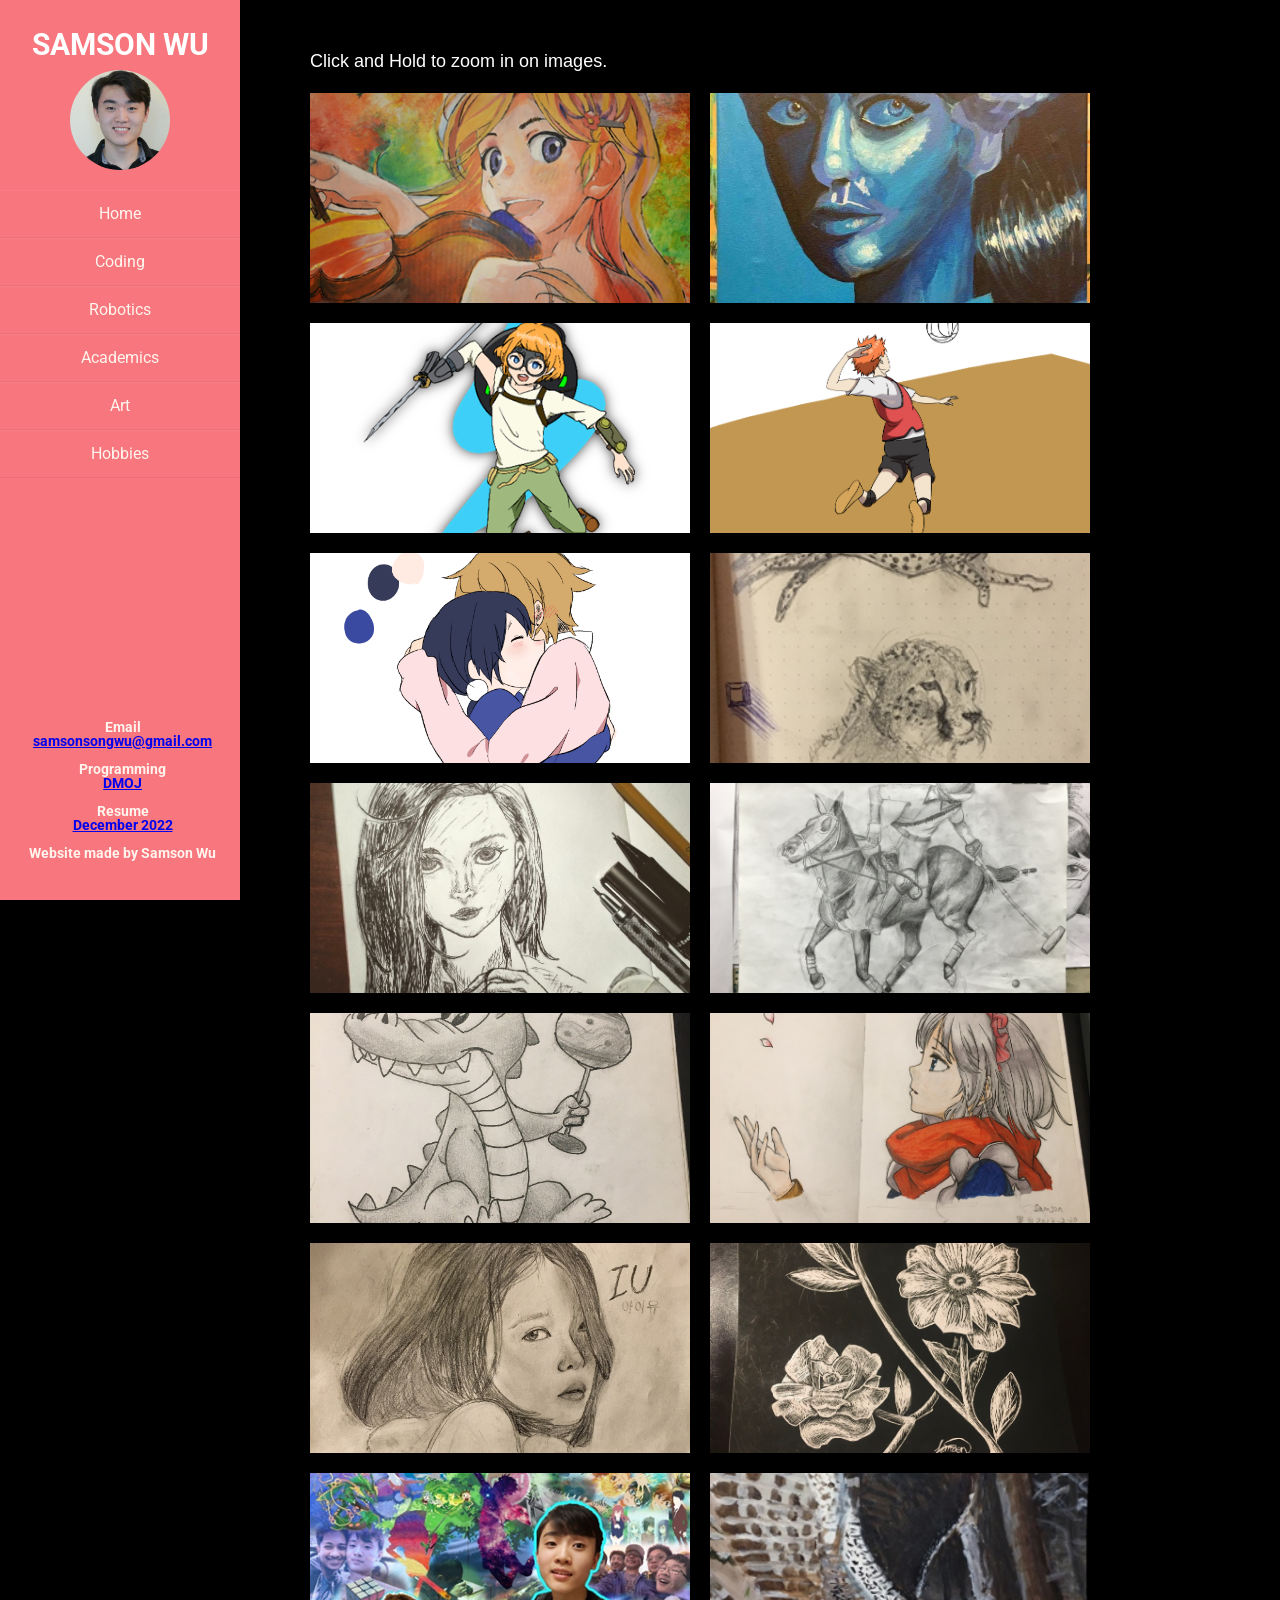
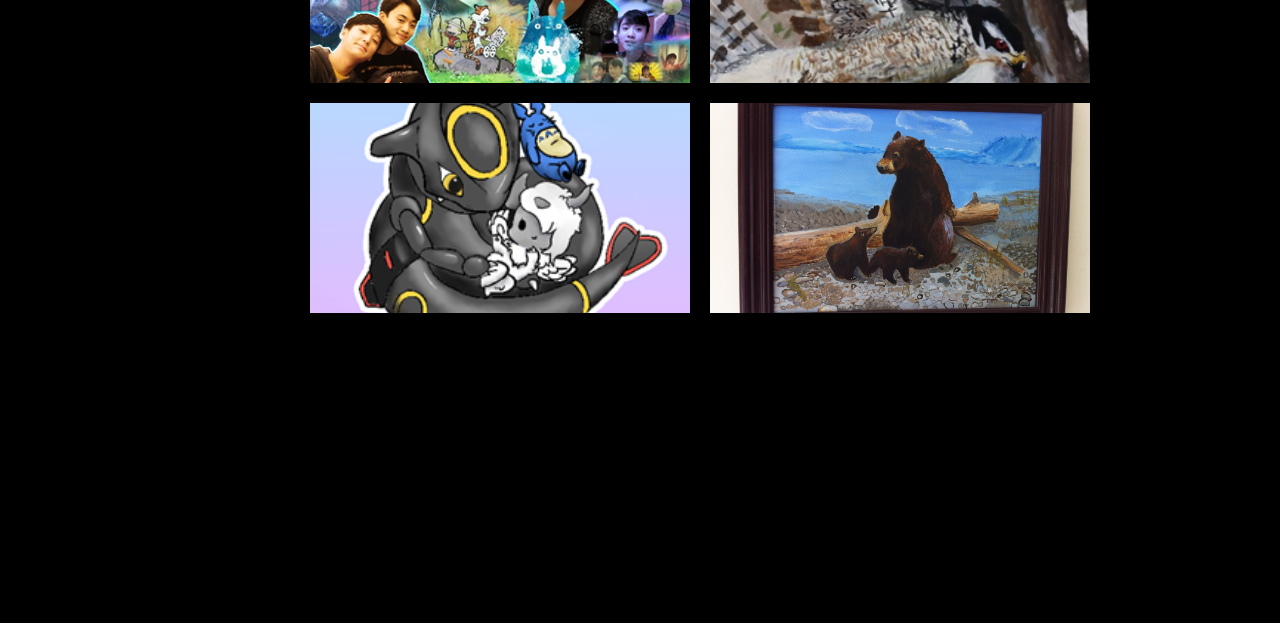
==== art.html @ 323828f0 "first commit" ====
<html>

<head>
    <title>Samson's Home page</title>
    <link rel="stylesheet" href="style.css">
    <link rel="preconnect" href="https://fonts.googleapis.com">
    <link rel="preconnect" href="https://fonts.gstatic.com" crossorigin>
</head>

<body style="background-color: black;">

    <div class="wrapper">
        <center>
            <div class="sidebar">
                <h2>SAMSON WU</h2>

                <div class="profile_picture"></div>

                <ul>
                    <li><a href="index.shtml">Home</a></li>
                    <li><a href="coding.html">Coding</a></li>
                    <li><a href="robotics.html">Robotics</a></li>
                    <li><a href="academics.html">Academics</a></li>
                    <li><a href="art.html">Art</a></li>
                    <li><a href="hobbies.html">Hobbies</a></li>
                </ul>

                <h3 class="footer">
                    <br><b>Email</b><br><a href="mailto:samsonsongwu@gmail.com">samsonsongwu@gmail.com</a><br>
                    <br>Programming<br><a href="https://dmoj.ca/user/SamsonW">DMOJ</a><br>
                    <br><b>Resume</b><br><a href="websiteAssets/SamsonWu_resume_latest.pdf"> December 2022</a><br>
                    <br>Website made by Samson Wu<br>
                </h3>

            </div>
        </center>
    </div>
    <p style="color:white; margin-left:310px; margin-top:50px;">Click and Hold to zoom in on images.</p>

    <div class="main_content_art" style="background-color: black; margin-bottom:300px;">


        <!-- <div class="container">
            <img src="websiteAssets\digital1.png" width=auto height="300"/>
        </div> -->
        <div class="container-wide" >
            <div class="image13"></div>
        </div>
        <div class="container-wide" >
            <div class="image15"></div>
        </div>
        <div class="container-wide" >
            <div class="image3"></div>
        </div>
        <div class="container-wide" >
            <div class="image4"></div>
        </div>
        <div class="container-wide" >
            <div class="image5"></div>
        </div>
        <div class="container-wide" >
            <div class="image6"></div>
        </div>
        <div class="container-wide" >
            <div class="image7"></div>
        </div>
        <div class="container-wide" >
            <div class="image8"></div>
        </div>
        <div class="container-wide" >
            <div class="image9"></div>
        </div>
        <div class="container-wide" >
            <div class="image10"></div>
        </div>
        <div class="container-wide" >
            <div class="image11"></div>
        </div>
        <div class="container-wide" >
            <div class="image12"></div>
        </div>
        <div class="container-wide" >
            <div class="image1"></div>
        </div>
        <div class="container-wide" >
            <div class="image14"></div>
        </div>
        <div class="container-wide" >
            <div class="image2"></div>
        </div>
        <div class="container-wide" >
            <div class="image16"></div>
        </div>

    </div>

</body>

</html>
---- style.css ----
@import url('https://fonts.googleapis.com/css2?family=Roboto&display=swap');

:root {
    --containerwidth: 400px;
    --containerheight: 221px;
}

html, body, div, span, object, iframe,
h1, h2, h3, h4, h5, h6, p, blockquote, pre,
abbr, address, cite, code,
del, dfn, em, img, ins, kbd, q, samp,
small, strong, sub, sup, var,
b, i,
dl, dt, dd, ol, ul, li,
fieldset, form, label, legend,
table, caption, tbody, tfoot, thead, tr, th, td,
article, aside, canvas, details, figcaption, figure,
footer, header, hgroup, menu, nav, section, summary,
time, mark, audio, video {
    margin:0;
    padding:0;
    border:0;
    outline:0;
    font-size:100%;
    /* vertical-align:baseline; */
    background:transparent;
}

body {
    line-height:1;
}

article,aside,details,figcaption,figure,
footer,header,hgroup,menu,nav,section {
    display:block;
}

nav ul {
    list-style:none;
}

blockquote, q {
    quotes:none;
}

blockquote:before, blockquote:after,
q:before, q:after {
    content:'';
    content:none;
}

a {
    margin:0;
    padding:0;
    font-size:100%;
    vertical-align:baseline;
    background:transparent;
}

/* change colours to suit your needs */
ins {
    background-color:#ff9;
    color:#000;
    text-decoration:none;
}

/* change colours to suit your needs */
mark {
    background-color:#ff9;
    color:#000;
    font-style:italic;
    font-weight:bold;
}

del {
    text-decoration: line-through;
}

abbr[title], dfn[title] {
    border-bottom:1px dotted;
    cursor:help;
}

table {
    /* border-collapse:collapse; */
    border-spacing:0;
    width:100%;
}

/* change border colour to suit your needs */
hr {
    display:block;
    height:1px;
    border:0;  
    border-top:1px solid #cccccc;
    margin:1em 0;
    padding:0;
}

input, select {
    vertical-align:middle;
}

* {box-sizing:border-box}

.left {
    max-width: 300px;
    min-width: 250px;
}

.column {
    float: left;
    width:50%;
}


h2 {
    color:black;
    font-size: 30px;
    font-family: 'Roboto', sans-serif;
}

.big {
    font-size: 40px;
    padding-top: 10px;
    padding-bottom: 10px;
    line-height:120%;
    
}

h1 {
    color:black;
    font-size: 30px;
    font-family: 'Segoe UI';
    margin: 0px;
    
}

.bolded {
    font-weight: bold;
}

.text {
    position: absolute;
    top: 302px;
    left: 350px;
    color:white;
    font-size: 75px;
}

.text-shadow {
    position: absolute;
    top: 453px;
    left: 383px;
    color:rgba(19, 19, 19, 0.74);
    font-size: 75px;
}

.profile_card {
    /* position:relative; */
    text-align: center;
    width: 500px;
    height: 290px;
    background-size:cover;
    background-position-y: 50%;
    background-position-x: center;
    background-image: linear-gradient(to top, rgb(0, 0, 0) 0%, rgba(0, 0, 0, 0.801) 10%, rgba(255, 255, 255, 0) 30%), url("websiteAssets/portrait3-1.jpg");
}

.profile_card p {
    position: relative;
    font-family: 'Segoe UI';
    font-weight: bold;
    font-size:400%;
    color: rgb(255, 255, 255);
    margin-left:-37px;
    top: 2.85em;
    left:0.7em;
    text-shadow:0px 0px 5px #bbb;
}

.whitespace {
    color:white;
}

h3 {
    color:seashell;
    font-family: 'Roboto', sans-serif;
    font-size: 14px;
    padding:10px 15px;

}

p {
    font-size: 18px;
    font-family: 'HelveticaNeue-Light', Helvetica, sans-serif;
    
    margin-top: 10px;
    margin-bottom: 10px;
    margin-right: 20px;

    line-height: 130%;

    text-align: justify;
    text-justify: inter-word;
    
}

.top_padding {
    padding-top: 50px;
    padding-bottom: 50px;
}

.bottom_padding {
    padding-bottom: 50px;
}

.top_padding_large {
    padding-top: 300px;
}

.footer {
    position: fixed;
    bottom: 30px;
    /* text-align: center; */
    margin-left:1em;
}

.robotics {
    margin-right:43%;
}

.profile_picture {
    width:100px;
    height:100px;
    border-radius: 50%;
    background-image: url(websiteAssets/ID_photo.jpg);
    background-size: cover;
    background-position: center;
    background-repeat: no-repeat;
    margin-bottom: 20px;
}


.wrapper {
    display: flex;
    position: relative;
}

.wrapper .sidebar{
    position: fixed;
    width: 240px;
    height: 100%;
    background:#F8767D;
    padding: 30px 0 ;
    box-shadow: 6px 0px 9px rgba(0, 0, 0, 0.2);
}

.wrapper .sidebar h2{
    color: #fff;
    text-transform: uppercase;
    text-align: center;
    margin-bottom: 10px;
}

.wrapper .sidebar ul li{
    padding: 15px;
    border-bottom: 1px solid rgba(0,0,0,0.05);
    border-top: 1px solid rgba(225,225,225,0.05);
}

.wrapper .sidebar ul li a{
    color:seashell;
    font-family: 'Roboto', sans-serif;
    display: block;
    text-decoration: none;
}

.wrapper .sidebar ul li:hover{
    background:skyblue
}

.wrapper .sidebar ul li:hover a{
    color:#fff;
}

.wrapper .main_content { 
    width: 100%;
    margin-left: 240px;
    
}

.main_content_art {
    width: 90%;
    margin-left: 300px;
    margin-right: 500px;
    display:flex;
    position:relative;
    flex-wrap:wrap;
    /* flex: 1 1 600px; */
}

.wrapper .main_content .header{
    padding: 20px;
    background:#fff;
}

.wrapper .main_content .info{
    margin-left:60px;
    margin-top: 20px;
    color:#717171;
    line-height: 25px;
}

.wrapper .main_content .info div{
    margin-bottom:20px;
}

.light {
    color: #eae6ed;
}

.setFont{
    font-family: 'Segoe UI';
}
.grad{
    background-image: linear-gradient(to right, rgba(255,0,0,0), rgba(255,0,0,1));
}

.mySlides1, .mySlides2{
    display: none;
}

.slideshow-container {
    width: 600px;
    height: 400px;
    background:black;
    position: relative;
    
    /* margin: auto; */
}

td {
    height: 50px;
    vertical-align: top;
}

.main_content p {
    padding: 20px 10px 10px 60px;
    max-width: 1200px;
}

.main_content h1 {
    padding: 30px 10px 0px 60px;
}

.main_content table p {
    padding: 20px 10px 10px 60px;
    max-width: 1200px;
}

.main_content table h2 {
    padding: 30px 10px 0px 60px;
}

.coding_margin img {
    margin-left: 600px;
}

.prev, .next {
    cursor: pointer;
    position: absolute;
    top: 50%;
    width: auto;
    margin-top: -22px;
    padding: 13px;
    color: white;
    font-weight: bold;
    font-size: 30px;
    transition: 0.6s ease;
    border-radius: 0 9px 9px 0;
    user-select: none;
}

.prev {
    left:0;
}

.next {
    right: 0;
    border-radius: 9px 0 0 9px;
}

.prev:hover, .next:hover {
    background-color: rgba(0, 0, 0, 0.8);
}

.dot {
    cursor: pointer;
    height: 15px;
    width: 15px;
    margin: 0 2px;
    background-color: #bbb;
    border-radius: 50%;
    display: inline-block;
    transition: background-color 0.6s ease;
}

.active, .dot:hover {
    background-color: #717171;
}


.fade {
    -webkit-animation-name: fade;
    -webkit-animation-duration: 1.1s;
    animation-name: fade;
    animation-duration: 1.1s;
}

@-webkit-keyframes fade {
    from {opacity: .4}
    to {opacity: 1}
  }
  
@keyframes fade {
    from {opacity: .4}
    to {opacity: 1}
}

/*IMAGES FOR ART PAGE*/

.container-wide {
    width: 400px;
    height: 230px;
    object-fit: fill;
    overflow: hidden;
    padding: 10px;
}

.container-wide:active {
    width:800px;
    height:500px;
    
    transform-origin: top left;
    transform: scale(1);
    transition: 0.5s ease;
}



/* image 1 */
.image1 {
    width: 100%;
    height: 100%;
    background-position: center;
    background-size: cover;
    background-image: url("websiteAssets/digital1.png");
    transition: 0.4s ease
}

.image1:hover {
    transform: scale(1.1)    
}

.container-wide:active .image1 {
    transform: scale(1);
    background-size: contain;
    background-repeat: no-repeat;
    transition: 0.5s;
    background-color:#000;
}

/* image 2 */

.image2 {
    width: 100%;
    height: 100%;
    background-position: center;
    background-size: cover;
    background-image: url("websiteAssets/digital2.png");
    transition: 0.4s ease
}

.image2:hover {
    transform: scale(1.1)    
}

.container-wide:active .image2 {
    transform: scale(1);
    background-size: contain;
    background-repeat: no-repeat;
    transition: 0.5s;
    background-color:#000;
}



/* image 3 */

.image3 {
    width: 100%;
    height: 100%;
    background-position: center;
    background-size: cover;
    background-image: url("websiteAssets/digital3.png");
    transition: 0.4s ease
}

.image3:hover {
    transform: scale(1.1)    
}

.container-wide:active .image3 {
    transform: scale(1);
    background-size: contain;
    background-repeat: no-repeat;
    transition: 0.5s;
    background-color:#000;
}


/* image 4 */
.image4 {
    width: 100%;
    height: 100%;
    background-position: center;
    background-size: cover;
    background-image: url("websiteAssets/digital4.png");
    transition: 0.4s ease
}

.image4:hover {
    transform: scale(1.1)    
}

.container-wide:active .image4 {
    transform: scale(1);
    background-size: contain;
    background-repeat: no-repeat;
    transition: 0.5s;
    background-color:#000;
}




.image5 {
    width: 100%;
    height: 100%;
    background-position: center;
    background-size: cover;
    background-image: url("websiteAssets/digital5.png");
    transition: 0.4s ease
}

.image5:hover {
    transform: scale(1.1)    
}

.container-wide:active .image5 {
    transform: scale(1);
    background-size: contain;
    background-repeat: no-repeat;
    transition: 0.5s;
    background-color:#000;
}




.image6 {
    width: 100%;
    height: 100%;
    background-position: center;
    background-size: cover;
    background-image: url("websiteAssets/traditional1.png");
    transition: 0.4s ease
}

.image6:hover {
    transform: scale(1.1)    
}

.container-wide:active .image6 {
    transform: scale(1);
    background-size: contain;
    background-repeat: no-repeat;
    transition: 0.5s;
    background-color:#000;
}




.image7 {
    width: 100%;
    height: 100%;
    background-position: center;
    background-size: cover;
    background-image: url("websiteAssets/traditional2.jpg");
    transition: 0.4s ease
}

.image7:hover {
    transform: scale(1.1)    
}

.container-wide:active .image7 {
    transform: scale(1);
    background-size: contain;
    background-repeat: no-repeat;
    transition: 0.5s;
    background-color:#000;
}




.image8 {
    width: 100%;
    height: 100%;
    background-position: center;
    background-size: cover;
    background-image: url("websiteAssets/traditional3.jpg");
    transition: 0.4s ease
}

.image8:hover {
    transform: scale(1.1)    
}

.container-wide:active .image8 {
    transform: scale(1);
    background-size: contain;
    background-repeat: no-repeat;
    transition: 0.5s;
    background-color:#000;
}




.image9 {
    width: 100%;
    height: 100%;
    background-position: center;
    background-size: cover;
    background-image: url("websiteAssets/traditional4.jpg");
    transition: 0.4s ease
}

.image9:hover {
    transform: scale(1.1)    
}

.container-wide:active .image9 {
    transform: scale(1);
    background-size: contain;
    background-repeat: no-repeat;
    transition: 0.5s;
    background-color:#000;
}




.image10 {
    width: 100%;
    height: 100%;
    background-position: center;
    background-size: cover;
    background-image: url("websiteAssets/traditional5.jpg");
    transition: 0.4s ease
}

.image10:hover {
    transform: scale(1.1)    
}

.container-wide:active .image10 {
    transform: scale(1);
    background-size: contain;
    background-repeat: no-repeat;
    transition: 0.5s;
    background-color:#000;
}



.image11 {
    width: 100%;
    height: 100%;
    background-position: center;
    background-size: cover;
    background-image: url("websiteAssets/traditional6.jpg");
    transition: 0.4s ease
}

.image11:hover {
    transform: scale(1.1)    
}

.container-wide:active .image11 {
    transform: scale(1);
    background-size: contain;
    background-repeat: no-repeat;
    transition: 0.5s;
    background-color:#000;
}


.image12 {
    width: 100%;
    height: 100%;
    background-position: center;
    background-size: cover;
    background-image: url("websiteAssets/traditional7.jpg");
    transition: 0.4s ease
}

.image12:hover {
    transform: scale(1.1)    
}

.container-wide:active .image12 {
    transform: scale(1);
    background-size: contain;
    background-repeat: no-repeat;
    transition: 0.5s;
    background-color:#000;
}


.image13 {
    width: 100%;
    height: 100%;
    background-position: center;
    background-size: cover;
    background-image: url("websiteAssets/painting1.png");
    transition: 0.4s ease
}

.image13:hover {
    transform: scale(1.1)    
}

.container-wide:active .image13 {
    transform: scale(1);
    background-size: contain;
    background-repeat: no-repeat;
    transition: 0.5s;
    background-color:#000;
}


.image14 {
    width: 100%;
    height: 100%;
    background-position: center;
    background-size: cover;
    background-image: url("websiteAssets/painting2.png");
    transition: 0.4s ease
}

.image14:hover {
    transform: scale(1.1)    
}

.container-wide:active .image14 {
    transform: scale(1);
    background-size: contain;
    background-repeat: no-repeat;
    transition: 0.5s;
    background-color:#000;
}


.image15 {
    width: 100%;
    height: 100%;
    background-position: center;
    background-size: cover;
    background-image: url("websiteAssets/painting3.jpg");
    transition: 0.4s ease
}

.image15:hover {
    transform: scale(1.1)    
}

.container-wide:active .image15 {
    transform: scale(1);
    background-size: contain;
    background-repeat: no-repeat;
    transition: 0.5s;
    background-color:#000;
}


.image16 {
    width: 100%;
    height: 100%;
    background-position: center;
    background-size: cover;
    background-image: url("websiteAssets/painting4.jpg");
    transition: 0.4s ease
}

.image16:hover {
    transform: scale(1.1)    
}

.container-wide:active .image16 {
    transform: scale(1);
    background-size: contain;
    background-repeat: no-repeat;
    transition: 0.5s;
    background-color:#000;
}
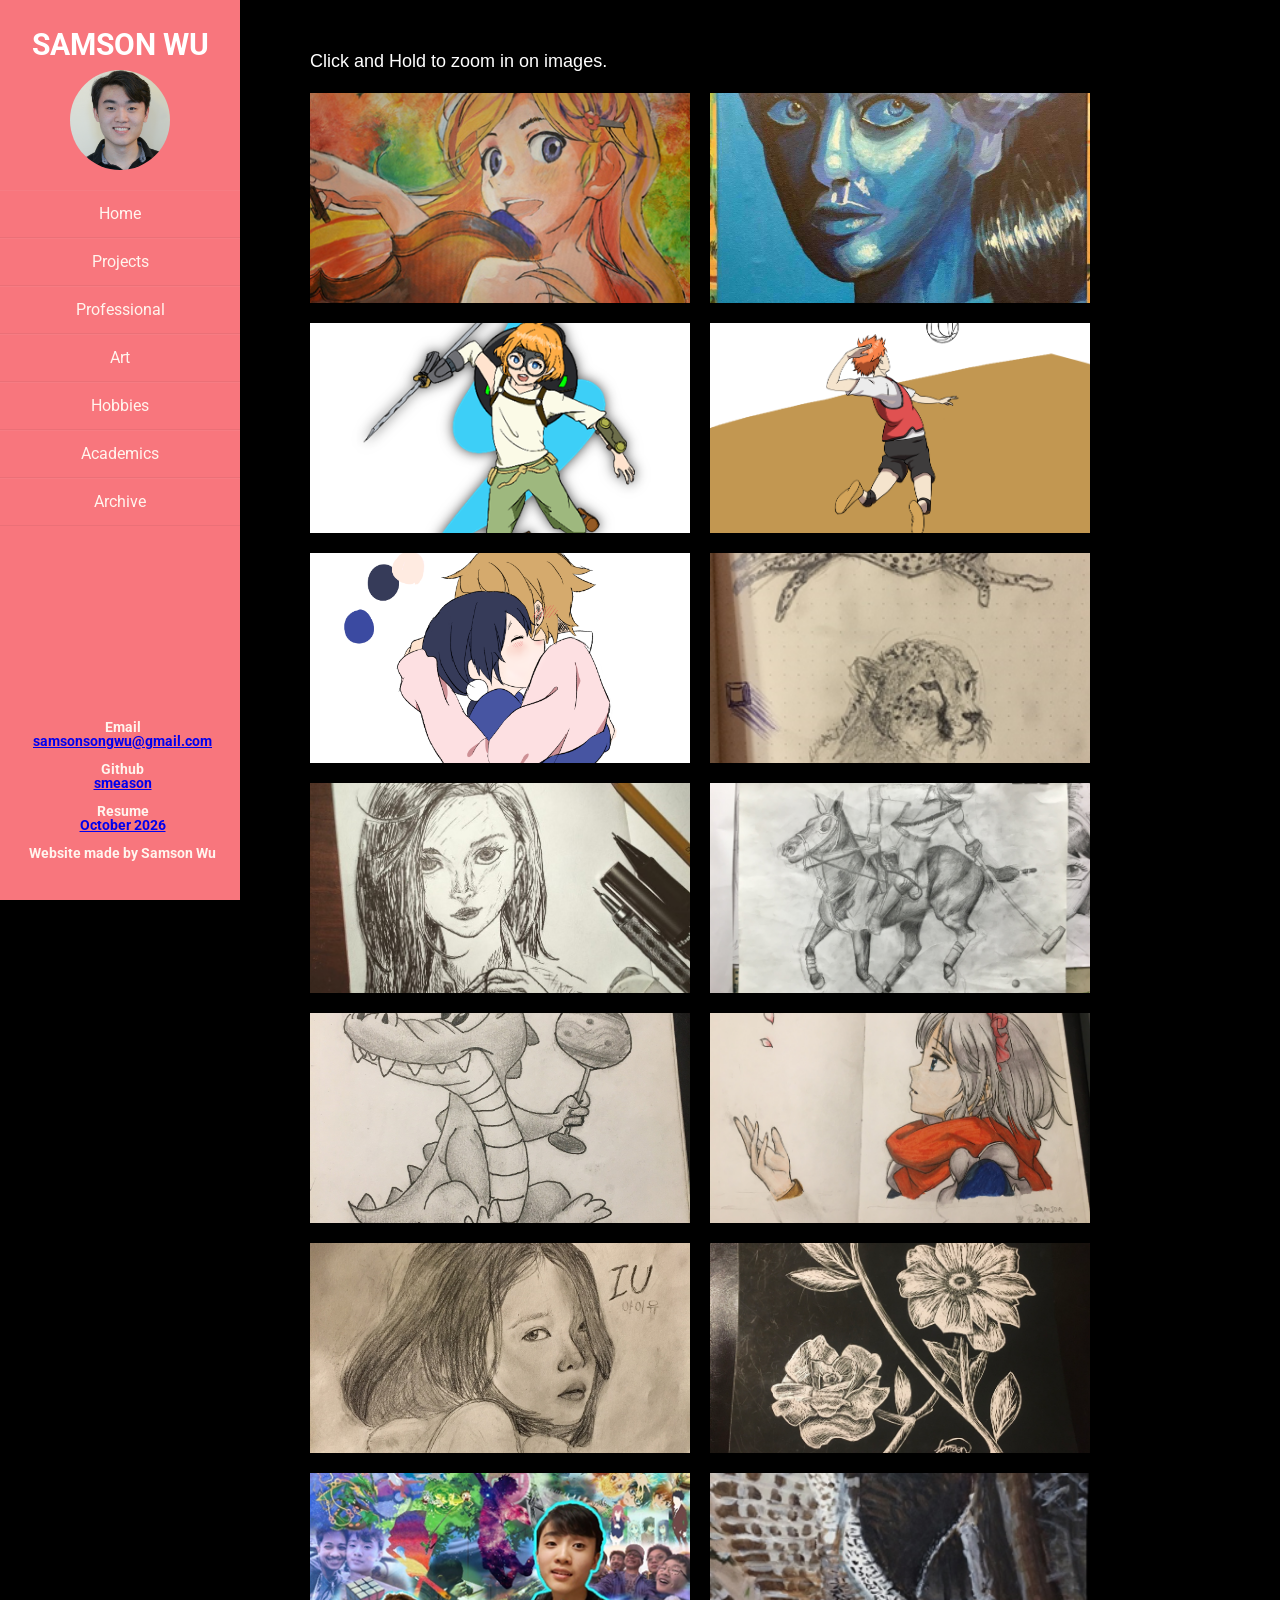
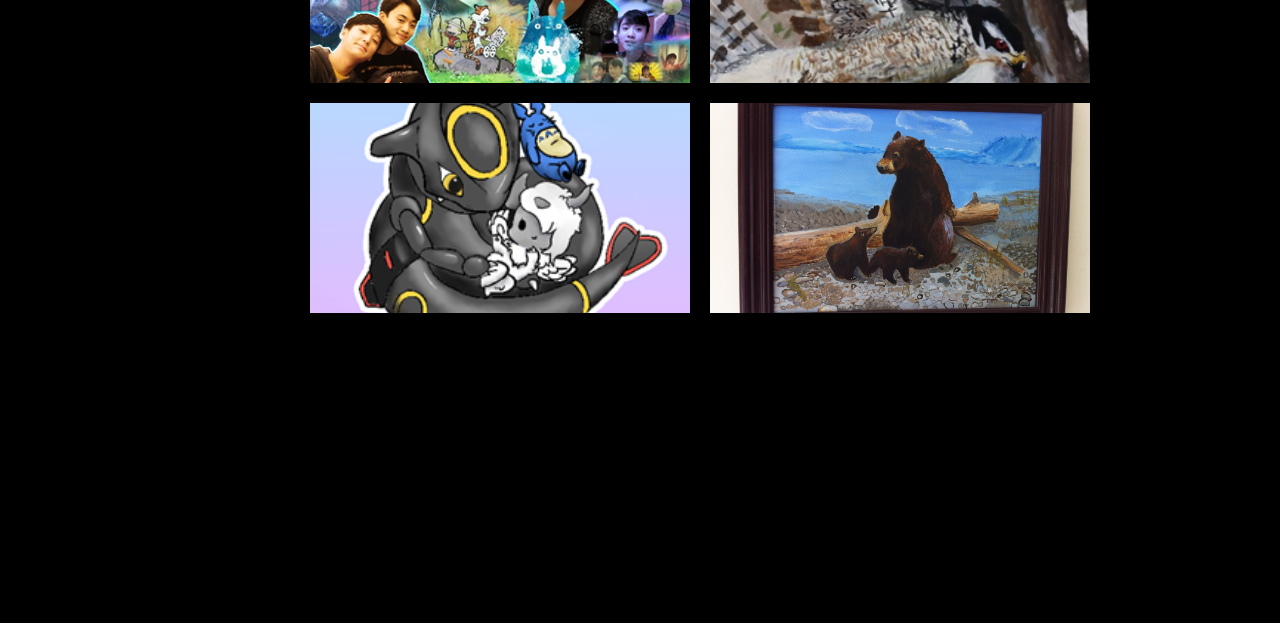
==== commit 5e39d4b7: "rearrange files, homepage updates" ====
--- a/art.html
+++ b/art.html
@@ -17,18 +17,19 @@
                 <div class="profile_picture"></div>
 
                 <ul>
-                    <li><a href="index.shtml">Home</a></li>
-                    <li><a href="coding.html">Coding</a></li>
-                    <li><a href="robotics.html">Robotics</a></li>
-                    <li><a href="academics.html">Academics</a></li>
+                    <li><a href="#">Home</a></li>
+                    <li><a href="projects.html">Projects</a></li>
+                    <li><a href="professional.html">Professional</a></li>
                     <li><a href="art.html">Art</a></li>
                     <li><a href="hobbies.html">Hobbies</a></li>
+                    <li><a href="academics.html">Academics</a></li>
+                    <li><a href="project_archive.html">Archive</a></li>
                 </ul>
 
                 <h3 class="footer">
                     <br><b>Email</b><br><a href="mailto:samsonsongwu@gmail.com">samsonsongwu@gmail.com</a><br>
-                    <br>Programming<br><a href="https://dmoj.ca/user/SamsonW">DMOJ</a><br>
-                    <br><b>Resume</b><br><a href="websiteAssets/SamsonWu_resume_latest.pdf"> December 2022</a><br>
+                    <br>Github<br><a href="https://github.com/smeason">smeason</a><br>
+                    <br><b>Resume</b><br><a href="websiteAssets\documents\Samson_Resume_2026">October 2026</a><br>
                     <br>Website made by Samson Wu<br>
                 </h3>
 
--- a/style.css
+++ b/style.css
@@ -164,7 +164,7 @@
     background-size:cover;
     background-position-y: 50%;
     background-position-x: center;
-    background-image: linear-gradient(to top, rgb(0, 0, 0) 0%, rgba(0, 0, 0, 0.801) 10%, rgba(255, 255, 255, 0) 30%), url("websiteAssets/portrait3-1.jpg");
+    background-image: linear-gradient(to top, rgb(0, 0, 0) 0%, rgba(0, 0, 0, 0.801) 10%, rgba(255, 255, 255, 0) 30%), url("websiteAssets/selfpics/portrait3-1.jpg");
 }
 
 .profile_card p {
@@ -234,7 +234,7 @@
     width:100px;
     height:100px;
     border-radius: 50%;
-    background-image: url(websiteAssets/ID_photo.jpg);
+    background-image: url(websiteAssets/selfpics/ID_photo.jpg);
     background-size: cover;
     background-position: center;
     background-repeat: no-repeat;
@@ -327,7 +327,7 @@
     background-image: linear-gradient(to right, rgba(255,0,0,0), rgba(255,0,0,1));
 }
 
-.mySlides1, .mySlides2{
+.mySlides1, .mySlides2, .mySlides3, .mySlides4, .mySlides5{
     display: none;
 }
 
@@ -455,7 +455,7 @@
     height: 100%;
     background-position: center;
     background-size: cover;
-    background-image: url("websiteAssets/digital1.png");
+    background-image: url("websiteAssets/art/digital1.png");
     transition: 0.4s ease
 }
 
@@ -478,7 +478,7 @@
     height: 100%;
     background-position: center;
     background-size: cover;
-    background-image: url("websiteAssets/digital2.png");
+    background-image: url("websiteAssets/art/digital2.png");
     transition: 0.4s ease
 }
 
@@ -503,7 +503,7 @@
     height: 100%;
     background-position: center;
     background-size: cover;
-    background-image: url("websiteAssets/digital3.png");
+    background-image: url("websiteAssets/art/digital3.png");
     transition: 0.4s ease
 }
 
@@ -526,7 +526,7 @@
     height: 100%;
     background-position: center;
     background-size: cover;
-    background-image: url("websiteAssets/digital4.png");
+    background-image: url("websiteAssets/art/digital4.png");
     transition: 0.4s ease
 }
 
@@ -550,7 +550,7 @@
     height: 100%;
     background-position: center;
     background-size: cover;
-    background-image: url("websiteAssets/digital5.png");
+    background-image: url("websiteAssets/art/digital5.png");
     transition: 0.4s ease
 }
 
@@ -574,7 +574,7 @@
     height: 100%;
     background-position: center;
     background-size: cover;
-    background-image: url("websiteAssets/traditional1.png");
+    background-image: url("websiteAssets/art/traditional1.png");
     transition: 0.4s ease
 }
 
@@ -598,7 +598,7 @@
     height: 100%;
     background-position: center;
     background-size: cover;
-    background-image: url("websiteAssets/traditional2.jpg");
+    background-image: url("websiteAssets/art/traditional2.jpg");
     transition: 0.4s ease
 }
 
@@ -622,7 +622,7 @@
     height: 100%;
     background-position: center;
     background-size: cover;
-    background-image: url("websiteAssets/traditional3.jpg");
+    background-image: url("websiteAssets/art/traditional3.jpg");
     transition: 0.4s ease
 }
 
@@ -646,7 +646,7 @@
     height: 100%;
     background-position: center;
     background-size: cover;
-    background-image: url("websiteAssets/traditional4.jpg");
+    background-image: url("websiteAssets/art/traditional4.jpg");
     transition: 0.4s ease
 }
 
@@ -670,7 +670,7 @@
     height: 100%;
     background-position: center;
     background-size: cover;
-    background-image: url("websiteAssets/traditional5.jpg");
+    background-image: url("websiteAssets/art/traditional5.jpg");
     transition: 0.4s ease
 }
 
@@ -693,7 +693,7 @@
     height: 100%;
     background-position: center;
     background-size: cover;
-    background-image: url("websiteAssets/traditional6.jpg");
+    background-image: url("websiteAssets/art/traditional6.jpg");
     transition: 0.4s ease
 }
 
@@ -715,7 +715,7 @@
     height: 100%;
     background-position: center;
     background-size: cover;
-    background-image: url("websiteAssets/traditional7.jpg");
+    background-image: url("websiteAssets/art/traditional7.jpg");
     transition: 0.4s ease
 }
 
@@ -737,7 +737,7 @@
     height: 100%;
     background-position: center;
     background-size: cover;
-    background-image: url("websiteAssets/painting1.png");
+    background-image: url("websiteAssets/art/painting1.png");
     transition: 0.4s ease
 }
 
@@ -759,7 +759,7 @@
     height: 100%;
     background-position: center;
     background-size: cover;
-    background-image: url("websiteAssets/painting2.png");
+    background-image: url("websiteAssets/art/painting2.png");
     transition: 0.4s ease
 }
 
@@ -781,7 +781,7 @@
     height: 100%;
     background-position: center;
     background-size: cover;
-    background-image: url("websiteAssets/painting3.jpg");
+    background-image: url("websiteAssets/art/painting3.jpg");
     transition: 0.4s ease
 }
 
@@ -803,7 +803,7 @@
     height: 100%;
     background-position: center;
     background-size: cover;
-    background-image: url("websiteAssets/painting4.jpg");
+    background-image: url("websiteAssets/art/painting4.jpg");
     transition: 0.4s ease
 }
 
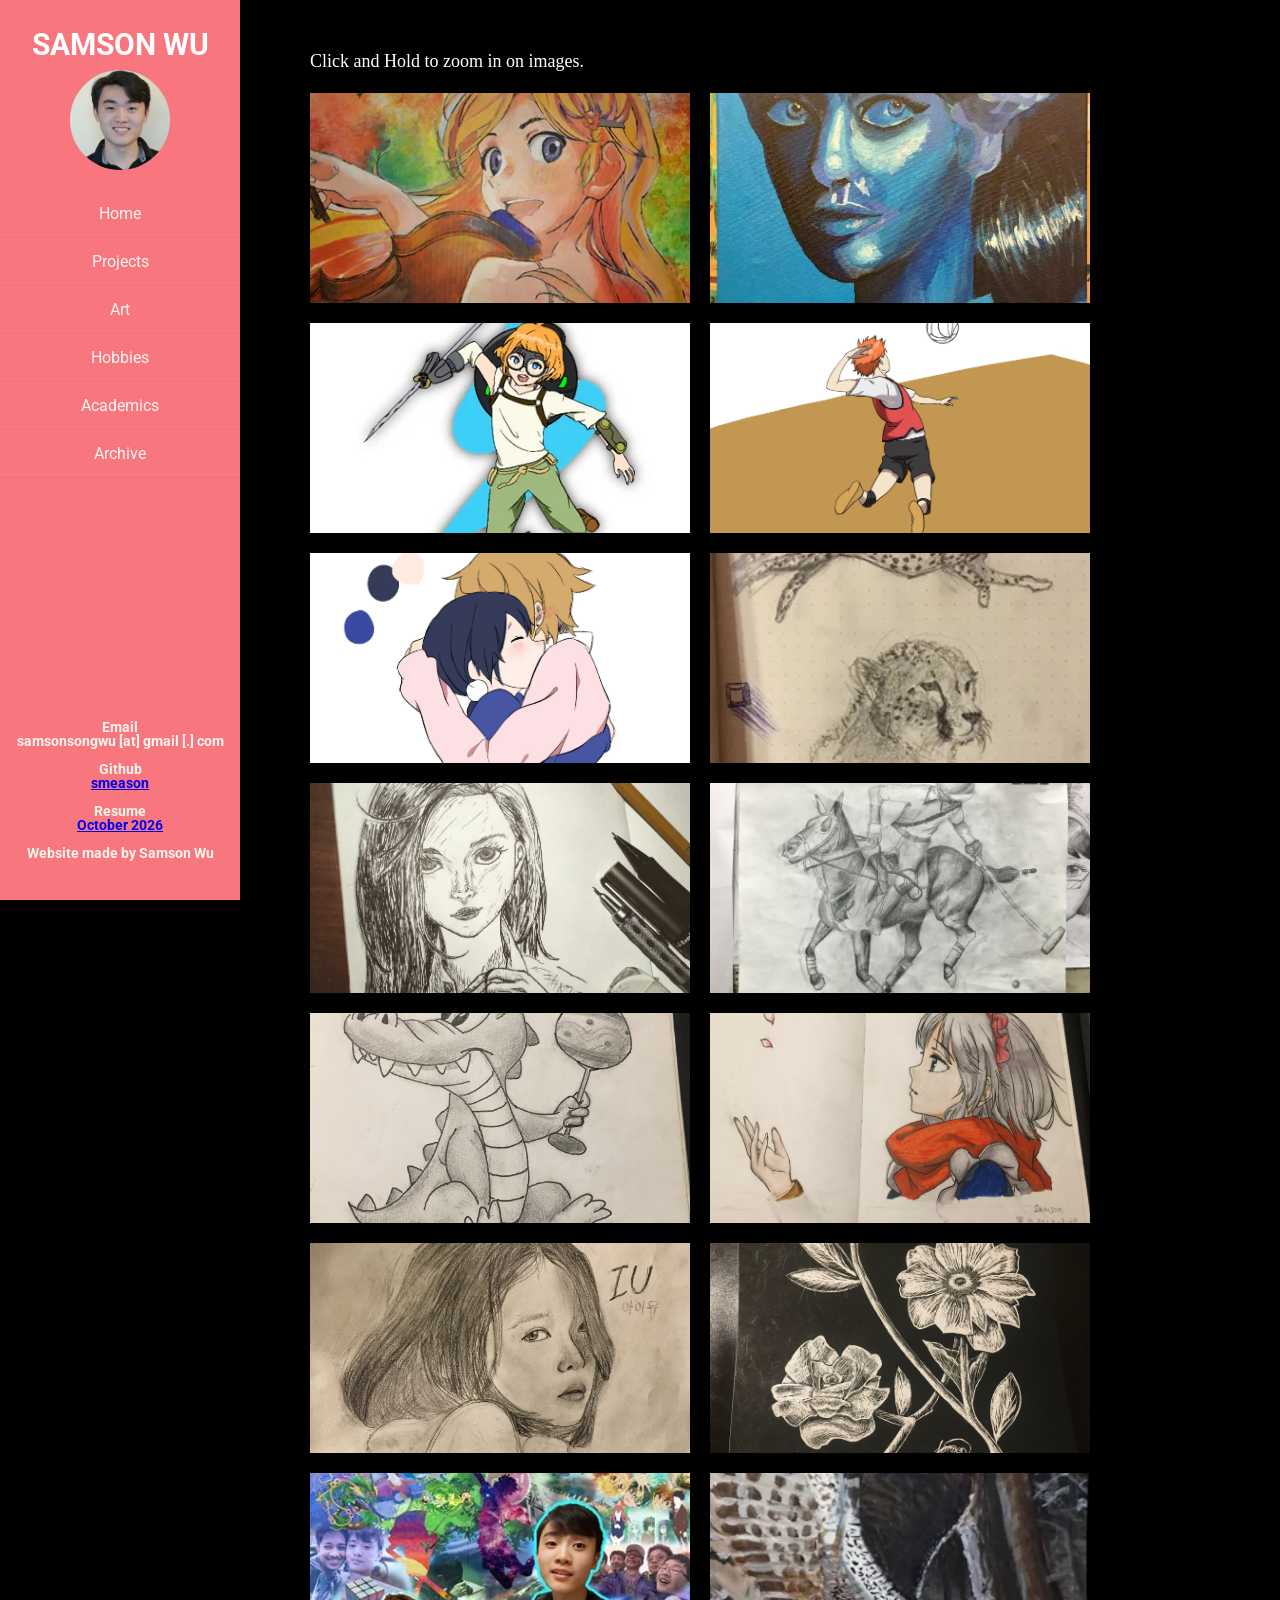
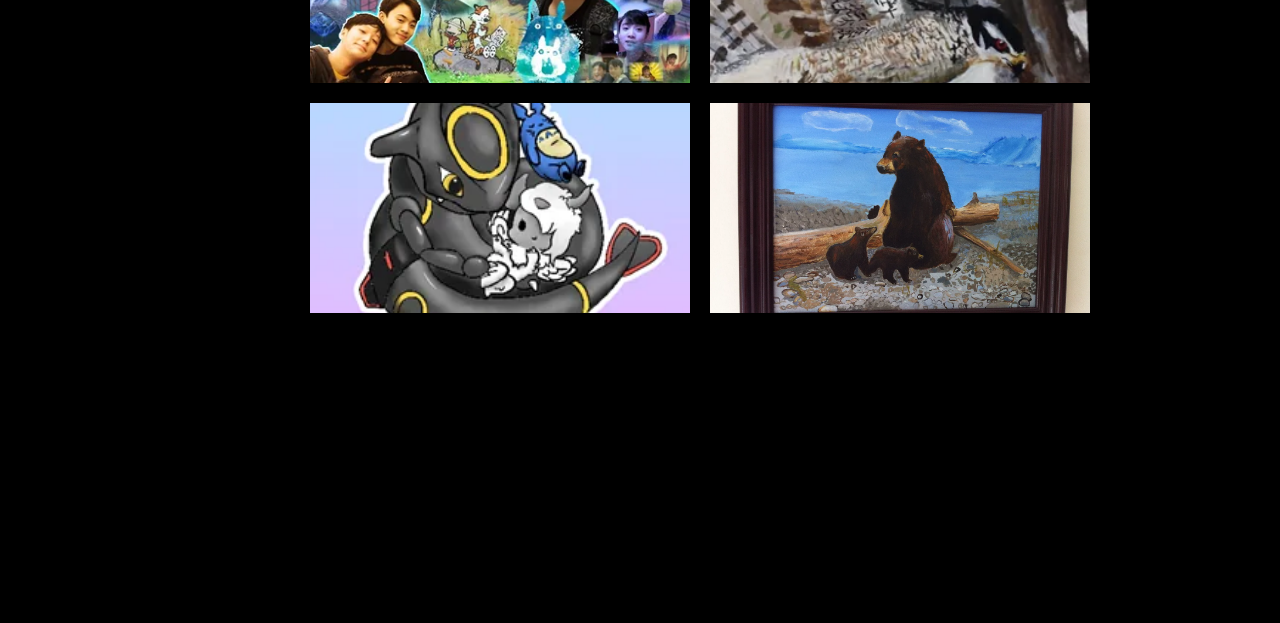
==== commit 27ffa794: "Finish website update, add webp versions of pictures" ====
--- a/art.html
+++ b/art.html
@@ -1,6 +1,7 @@
 <html>
 
 <head>
+    <meta name="viewport" content="width=device-width, initial-scale=1">
     <title>Samson's Home page</title>
     <link rel="stylesheet" href="style.css">
     <link rel="preconnect" href="https://fonts.googleapis.com">
@@ -17,9 +18,8 @@
                 <div class="profile_picture"></div>
 
                 <ul>
-                    <li><a href="#">Home</a></li>
+                    <li><a href="index.shtml">Home</a></li>
                     <li><a href="projects.html">Projects</a></li>
-                    <li><a href="professional.html">Professional</a></li>
                     <li><a href="art.html">Art</a></li>
                     <li><a href="hobbies.html">Hobbies</a></li>
                     <li><a href="academics.html">Academics</a></li>
@@ -27,9 +27,9 @@
                 </ul>
 
                 <h3 class="footer">
-                    <br><b>Email</b><br><a href="mailto:samsonsongwu@gmail.com">samsonsongwu@gmail.com</a><br>
+                    <br><b>Email</b><br><a>samsonsongwu [at] gmail [.] com</a><br>
                     <br>Github<br><a href="https://github.com/smeason">smeason</a><br>
-                    <br><b>Resume</b><br><a href="websiteAssets\documents\Samson_Resume_2026">October 2026</a><br>
+                    <br><b>Resume</b><br><a href="websiteAssets/documents/Samson_Resume_2026.pdf">October 2026</a><br>
                     <br>Website made by Samson Wu<br>
                 </h3>
 
@@ -39,59 +39,22 @@
     <p style="color:white; margin-left:310px; margin-top:50px;">Click and Hold to zoom in on images.</p>
 
     <div class="main_content_art" style="background-color: black; margin-bottom:300px;">
-
-
-        <!-- <div class="container">
-            <img src="websiteAssets\digital1.png" width=auto height="300"/>
-        </div> -->
-        <div class="container-wide" >
-            <div class="image13"></div>
-        </div>
-        <div class="container-wide" >
-            <div class="image15"></div>
-        </div>
-        <div class="container-wide" >
-            <div class="image3"></div>
-        </div>
-        <div class="container-wide" >
-            <div class="image4"></div>
-        </div>
-        <div class="container-wide" >
-            <div class="image5"></div>
-        </div>
-        <div class="container-wide" >
-            <div class="image6"></div>
-        </div>
-        <div class="container-wide" >
-            <div class="image7"></div>
-        </div>
-        <div class="container-wide" >
-            <div class="image8"></div>
-        </div>
-        <div class="container-wide" >
-            <div class="image9"></div>
-        </div>
-        <div class="container-wide" >
-            <div class="image10"></div>
-        </div>
-        <div class="container-wide" >
-            <div class="image11"></div>
-        </div>
-        <div class="container-wide" >
-            <div class="image12"></div>
-        </div>
-        <div class="container-wide" >
-            <div class="image1"></div>
-        </div>
-        <div class="container-wide" >
-            <div class="image14"></div>
-        </div>
-        <div class="container-wide" >
-            <div class="image2"></div>
-        </div>
-        <div class="container-wide" >
-            <div class="image16"></div>
-        </div>
+        <div class="container-wide"><img src="websiteAssets/optimized/art/painting1.webp" alt="Painting 1" loading="lazy" decoding="async"></div>
+        <div class="container-wide"><img src="websiteAssets/optimized/art/painting3.webp" alt="Painting 3" loading="lazy" decoding="async"></div>
+        <div class="container-wide"><img src="websiteAssets/optimized/art/digital3.webp" alt="Digital artwork 3" loading="lazy" decoding="async"></div>
+        <div class="container-wide"><img src="websiteAssets/optimized/art/digital4.webp" alt="Digital artwork 4" loading="lazy" decoding="async"></div>
+        <div class="container-wide"><img src="websiteAssets/optimized/art/digital5.webp" alt="Digital artwork 5" loading="lazy" decoding="async"></div>
+        <div class="container-wide"><img src="websiteAssets/optimized/art/traditional1.webp" alt="Traditional artwork 1" loading="lazy" decoding="async"></div>
+        <div class="container-wide"><img src="websiteAssets/optimized/art/traditional2.webp" alt="Traditional artwork 2" loading="lazy" decoding="async"></div>
+        <div class="container-wide"><img src="websiteAssets/optimized/art/traditional3.webp" alt="Traditional artwork 3" loading="lazy" decoding="async"></div>
+        <div class="container-wide"><img src="websiteAssets/optimized/art/traditional4.webp" alt="Traditional artwork 4" loading="lazy" decoding="async"></div>
+        <div class="container-wide"><img src="websiteAssets/optimized/art/traditional5.webp" alt="Traditional artwork 5" loading="lazy" decoding="async"></div>
+        <div class="container-wide"><img src="websiteAssets/optimized/art/traditional6.webp" alt="Traditional artwork 6" loading="lazy" decoding="async"></div>
+        <div class="container-wide"><img src="websiteAssets/optimized/art/traditional7.webp" alt="Traditional artwork 7" loading="lazy" decoding="async"></div>
+        <div class="container-wide"><img src="websiteAssets/optimized/art/digital1.webp" alt="Digital artwork 1" loading="lazy" decoding="async"></div>
+        <div class="container-wide"><img src="websiteAssets/optimized/art/painting2.webp" alt="Painting 2" loading="lazy" decoding="async"></div>
+        <div class="container-wide"><img src="websiteAssets/optimized/art/digital2.webp" alt="Digital artwork 2" loading="lazy" decoding="async"></div>
+        <div class="container-wide"><img src="websiteAssets/optimized/art/painting4.webp" alt="Painting 4" loading="lazy" decoding="async"></div>
 
     </div>
 
--- a/style.css
+++ b/style.css
@@ -28,6 +28,7 @@
 
 body {
     line-height:1;
+    font-family: Georgia, "Times New Roman", serif;
 }
 
 article,aside,details,figcaption,figure,
@@ -108,6 +109,18 @@
     min-width: 250px;
 }
 
+.project-list .left {
+    width: 400px;
+    max-width: 400px;
+    min-width: 400px;
+}
+
+.main_content .project-list {
+    width: calc(100vw - 240px);
+    min-width: 1000px;
+    table-layout: fixed;
+}
+
 .column {
     float: left;
     width:50%;
@@ -118,6 +131,49 @@
     color:black;
     font-size: 30px;
     font-family: 'Roboto', sans-serif;
+}
+
+.project-date {
+    display: block;
+    margin-top: 6px;
+    color: #666;
+    font-size: 14px;
+    font-weight: 400;
+    line-height: 1.4;
+}
+
+.project-links {
+    display: flex;
+    flex-wrap: wrap;
+    gap: 8px;
+    margin-top: 16px;
+}
+
+.project-links a {
+    display: inline-flex;
+    align-items: center;
+    justify-content: center;
+    min-height: 44px;
+    max-width: 100%;
+    padding: 10px 16px;
+    border-radius: 999px;
+    background: #F8767D;
+    color: #292020;
+    font-size: 14px;
+    font-weight: 600;
+    line-height: 1.4;
+    text-align: center;
+    text-decoration: none;
+    transition: background-color 0.15s ease;
+}
+
+.project-links a:hover {
+    background: #ef626b;
+}
+
+.project-links a:focus-visible {
+    outline: 3px solid #292020;
+    outline-offset: 3px;
 }
 
 .big {
@@ -164,7 +220,7 @@
     background-size:cover;
     background-position-y: 50%;
     background-position-x: center;
-    background-image: linear-gradient(to top, rgb(0, 0, 0) 0%, rgba(0, 0, 0, 0.801) 10%, rgba(255, 255, 255, 0) 30%), url("websiteAssets/selfpics/portrait3-1.jpg");
+    background-image: linear-gradient(to top, rgb(0, 0, 0) 0%, rgba(0, 0, 0, 0.801) 10%, rgba(255, 255, 255, 0) 30%), url("websiteAssets/selfpics/boston2.webp");
 }
 
 .profile_card p {
@@ -193,7 +249,6 @@
 
 p {
     font-size: 18px;
-    font-family: 'HelveticaNeue-Light', Helvetica, sans-serif;
     
     margin-top: 10px;
     margin-bottom: 10px;
@@ -220,10 +275,12 @@
 }
 
 .footer {
-    position: fixed;
+    position: absolute;
     bottom: 30px;
-    /* text-align: center; */
-    margin-left:1em;
+    left: 0;
+    right: 0;
+    margin: 0;
+    text-align: center;
 }
 
 .robotics {
@@ -234,7 +291,7 @@
     width:100px;
     height:100px;
     border-radius: 50%;
-    background-image: url(websiteAssets/selfpics/ID_photo.jpg);
+    background-image: url(websiteAssets/optimized/selfpics/ID_photo.webp);
     background-size: cover;
     background-position: center;
     background-repeat: no-repeat;
@@ -308,7 +365,7 @@
 .wrapper .main_content .info{
     margin-left:60px;
     margin-top: 20px;
-    color:#717171;
+    color:#000;
     line-height: 25px;
 }
 
@@ -325,10 +382,6 @@
 }
 .grad{
     background-image: linear-gradient(to right, rgba(255,0,0,0), rgba(255,0,0,1));
-}
-
-.mySlides1, .mySlides2, .mySlides3, .mySlides4, .mySlides5{
-    display: none;
 }
 
 .slideshow-container {
@@ -347,7 +400,7 @@
 
 .main_content p {
     padding: 20px 10px 10px 60px;
-    max-width: 1200px;
+    max-width: 900px;
 }
 
 .main_content h1 {
@@ -356,11 +409,34 @@
 
 .main_content table p {
     padding: 20px 10px 10px 60px;
-    max-width: 1200px;
+    max-width: 900px;
 }
 
 .main_content table h2 {
     padding: 30px 10px 0px 60px;
+}
+
+.boggle-gallery {
+    display: flex;
+    flex-wrap: wrap;
+    justify-content: center;
+    gap: 24px;
+    padding: 0 16px;
+}
+
+.boggle-gallery img {
+    display: block;
+    width: min(100%, 500px);
+    height: auto;
+    object-fit: contain;
+}
+
+.boggle-project iframe {
+    display: block;
+    width: min(560px, calc(100% - 32px));
+    height: auto;
+    aspect-ratio: 16 / 9;
+    margin: 24px auto 50px;
 }
 
 .coding_margin img {
@@ -380,6 +456,10 @@
     transition: 0.6s ease;
     border-radius: 0 9px 9px 0;
     user-select: none;
+    border: 0;
+    background: transparent;
+    font-family: inherit;
+    line-height: 1;
 }
 
 .prev {
@@ -393,6 +473,11 @@
 
 .prev:hover, .next:hover {
     background-color: rgba(0, 0, 0, 0.8);
+}
+
+.prev:focus-visible, .next:focus-visible {
+    outline: 3px solid #fff;
+    outline-offset: 2px;
 }
 
 .dot {
@@ -403,6 +488,8 @@
     background-color: #bbb;
     border-radius: 50%;
     display: inline-block;
+    padding: 0;
+    border: 0;
     transition: background-color 0.6s ease;
 }
 
@@ -428,393 +515,216 @@
     to {opacity: 1}
 }
 
-/*IMAGES FOR ART PAGE*/
-
+img, iframe, video {
+    max-width: 100%;
+}
+
+/* Art gallery */
 .container-wide {
-    width: 400px;
+    flex: 0 1 400px;
+    width: min(100%, 400px);
     height: 230px;
-    object-fit: fill;
     overflow: hidden;
     padding: 10px;
 }
 
-.container-wide:active {
-    width:800px;
-    height:500px;
-    
-    transform-origin: top left;
-    transform: scale(1);
-    transition: 0.5s ease;
-}
-
-
-
-/* image 1 */
-.image1 {
+.container-wide img {
+    display: block;
     width: 100%;
     height: 100%;
-    background-position: center;
-    background-size: cover;
-    background-image: url("websiteAssets/art/digital1.png");
-    transition: 0.4s ease
-}
-
-.image1:hover {
-    transform: scale(1.1)    
-}
-
-.container-wide:active .image1 {
+    object-fit: cover;
+    transition: transform 0.4s ease;
+}
+
+.container-wide img:hover {
+    transform: scale(1.1);
+}
+
+.container-wide:active {
+    width: min(800px, 100%);
+    height: min(500px, 65vh);
+}
+
+.container-wide:active img {
     transform: scale(1);
-    background-size: contain;
-    background-repeat: no-repeat;
-    transition: 0.5s;
-    background-color:#000;
-}
-
-/* image 2 */
-
-.image2 {
-    width: 100%;
-    height: 100%;
-    background-position: center;
-    background-size: cover;
-    background-image: url("websiteAssets/art/digital2.png");
-    transition: 0.4s ease
-}
-
-.image2:hover {
-    transform: scale(1.1)    
-}
-
-.container-wide:active .image2 {
-    transform: scale(1);
-    background-size: contain;
-    background-repeat: no-repeat;
-    transition: 0.5s;
-    background-color:#000;
-}
-
-
-
-/* image 3 */
-
-.image3 {
-    width: 100%;
-    height: 100%;
-    background-position: center;
-    background-size: cover;
-    background-image: url("websiteAssets/art/digital3.png");
-    transition: 0.4s ease
-}
-
-.image3:hover {
-    transform: scale(1.1)    
-}
-
-.container-wide:active .image3 {
-    transform: scale(1);
-    background-size: contain;
-    background-repeat: no-repeat;
-    transition: 0.5s;
-    background-color:#000;
-}
-
-
-/* image 4 */
-.image4 {
-    width: 100%;
-    height: 100%;
-    background-position: center;
-    background-size: cover;
-    background-image: url("websiteAssets/art/digital4.png");
-    transition: 0.4s ease
-}
-
-.image4:hover {
-    transform: scale(1.1)    
-}
-
-.container-wide:active .image4 {
-    transform: scale(1);
-    background-size: contain;
-    background-repeat: no-repeat;
-    transition: 0.5s;
-    background-color:#000;
-}
-
-
-
-
-.image5 {
-    width: 100%;
-    height: 100%;
-    background-position: center;
-    background-size: cover;
-    background-image: url("websiteAssets/art/digital5.png");
-    transition: 0.4s ease
-}
-
-.image5:hover {
-    transform: scale(1.1)    
-}
-
-.container-wide:active .image5 {
-    transform: scale(1);
-    background-size: contain;
-    background-repeat: no-repeat;
-    transition: 0.5s;
-    background-color:#000;
-}
-
-
-
-
-.image6 {
-    width: 100%;
-    height: 100%;
-    background-position: center;
-    background-size: cover;
-    background-image: url("websiteAssets/art/traditional1.png");
-    transition: 0.4s ease
-}
-
-.image6:hover {
-    transform: scale(1.1)    
-}
-
-.container-wide:active .image6 {
-    transform: scale(1);
-    background-size: contain;
-    background-repeat: no-repeat;
-    transition: 0.5s;
-    background-color:#000;
-}
-
-
-
-
-.image7 {
-    width: 100%;
-    height: 100%;
-    background-position: center;
-    background-size: cover;
-    background-image: url("websiteAssets/art/traditional2.jpg");
-    transition: 0.4s ease
-}
-
-.image7:hover {
-    transform: scale(1.1)    
-}
-
-.container-wide:active .image7 {
-    transform: scale(1);
-    background-size: contain;
-    background-repeat: no-repeat;
-    transition: 0.5s;
-    background-color:#000;
-}
-
-
-
-
-.image8 {
-    width: 100%;
-    height: 100%;
-    background-position: center;
-    background-size: cover;
-    background-image: url("websiteAssets/art/traditional3.jpg");
-    transition: 0.4s ease
-}
-
-.image8:hover {
-    transform: scale(1.1)    
-}
-
-.container-wide:active .image8 {
-    transform: scale(1);
-    background-size: contain;
-    background-repeat: no-repeat;
-    transition: 0.5s;
-    background-color:#000;
-}
-
-
-
-
-.image9 {
-    width: 100%;
-    height: 100%;
-    background-position: center;
-    background-size: cover;
-    background-image: url("websiteAssets/art/traditional4.jpg");
-    transition: 0.4s ease
-}
-
-.image9:hover {
-    transform: scale(1.1)    
-}
-
-.container-wide:active .image9 {
-    transform: scale(1);
-    background-size: contain;
-    background-repeat: no-repeat;
-    transition: 0.5s;
-    background-color:#000;
-}
-
-
-
-
-.image10 {
-    width: 100%;
-    height: 100%;
-    background-position: center;
-    background-size: cover;
-    background-image: url("websiteAssets/art/traditional5.jpg");
-    transition: 0.4s ease
-}
-
-.image10:hover {
-    transform: scale(1.1)    
-}
-
-.container-wide:active .image10 {
-    transform: scale(1);
-    background-size: contain;
-    background-repeat: no-repeat;
-    transition: 0.5s;
-    background-color:#000;
-}
-
-
-
-.image11 {
-    width: 100%;
-    height: 100%;
-    background-position: center;
-    background-size: cover;
-    background-image: url("websiteAssets/art/traditional6.jpg");
-    transition: 0.4s ease
-}
-
-.image11:hover {
-    transform: scale(1.1)    
-}
-
-.container-wide:active .image11 {
-    transform: scale(1);
-    background-size: contain;
-    background-repeat: no-repeat;
-    transition: 0.5s;
-    background-color:#000;
-}
-
-
-.image12 {
-    width: 100%;
-    height: 100%;
-    background-position: center;
-    background-size: cover;
-    background-image: url("websiteAssets/art/traditional7.jpg");
-    transition: 0.4s ease
-}
-
-.image12:hover {
-    transform: scale(1.1)    
-}
-
-.container-wide:active .image12 {
-    transform: scale(1);
-    background-size: contain;
-    background-repeat: no-repeat;
-    transition: 0.5s;
-    background-color:#000;
-}
-
-
-.image13 {
-    width: 100%;
-    height: 100%;
-    background-position: center;
-    background-size: cover;
-    background-image: url("websiteAssets/art/painting1.png");
-    transition: 0.4s ease
-}
-
-.image13:hover {
-    transform: scale(1.1)    
-}
-
-.container-wide:active .image13 {
-    transform: scale(1);
-    background-size: contain;
-    background-repeat: no-repeat;
-    transition: 0.5s;
-    background-color:#000;
-}
-
-
-.image14 {
-    width: 100%;
-    height: 100%;
-    background-position: center;
-    background-size: cover;
-    background-image: url("websiteAssets/art/painting2.png");
-    transition: 0.4s ease
-}
-
-.image14:hover {
-    transform: scale(1.1)    
-}
-
-.container-wide:active .image14 {
-    transform: scale(1);
-    background-size: contain;
-    background-repeat: no-repeat;
-    transition: 0.5s;
-    background-color:#000;
-}
-
-
-.image15 {
-    width: 100%;
-    height: 100%;
-    background-position: center;
-    background-size: cover;
-    background-image: url("websiteAssets/art/painting3.jpg");
-    transition: 0.4s ease
-}
-
-.image15:hover {
-    transform: scale(1.1)    
-}
-
-.container-wide:active .image15 {
-    transform: scale(1);
-    background-size: contain;
-    background-repeat: no-repeat;
-    transition: 0.5s;
-    background-color:#000;
-}
-
-
-.image16 {
-    width: 100%;
-    height: 100%;
-    background-position: center;
-    background-size: cover;
-    background-image: url("websiteAssets/art/painting4.jpg");
-    transition: 0.4s ease
-}
-
-.image16:hover {
-    transform: scale(1.1)    
-}
-
-.container-wide:active .image16 {
-    transform: scale(1);
-    background-size: contain;
-    background-repeat: no-repeat;
-    transition: 0.5s;
-    background-color:#000;
-}+    object-fit: contain;
+    background: #000;
+}
+
+@media (max-width: 900px) {
+    .wrapper {
+        display: block;
+    }
+
+    .wrapper .sidebar {
+        position: static;
+        width: 100%;
+        height: auto;
+        padding: 16px;
+    }
+
+    .wrapper .sidebar h2 {
+        margin-bottom: 8px;
+    }
+
+    .profile_picture {
+        width: 72px;
+        height: 72px;
+        margin: 0 auto 8px;
+    }
+
+    .wrapper .sidebar ul {
+        display: flex;
+        flex-wrap: wrap;
+        justify-content: center;
+        list-style: none;
+    }
+
+    .wrapper .sidebar ul li {
+        padding: 8px 10px;
+        border: 0;
+    }
+
+    .wrapper .main_content {
+        width: 100%;
+        margin-left: 0;
+    }
+
+    .footer {
+        position: static;
+        margin: 8px auto 0;
+        padding: 0;
+    }
+
+    .main_content .info {
+        margin: 20px 16px 0;
+    }
+
+    .main_content p,
+    .main_content table p {
+        max-width: none;
+        margin-right: 0;
+        padding: 12px 16px;
+        text-align: left;
+    }
+
+    .main_content h1,
+    .main_content table h2 {
+        padding: 20px 16px 0;
+    }
+
+    .main_content table,
+    .main_content tbody,
+    .main_content tr,
+    .main_content td {
+        display: block;
+        width: 100%;
+    }
+
+    .main_content td {
+        height: auto;
+        min-width: 0;
+        padding-inline: 0;
+    }
+
+    .main_content .project-list {
+        width: 100%;
+        min-width: 0;
+        table-layout: auto;
+    }
+
+    .main_content .project-list .left {
+        width: 100%;
+        max-width: none;
+        min-width: 0;
+    }
+
+    .left {
+        max-width: none;
+        min-width: 0;
+    }
+
+    .wrapper + p {
+        margin: 16px !important;
+    }
+
+    .main_content_art {
+        width: 100%;
+        margin: 0 !important;
+        justify-content: center;
+    }
+
+    .profile_card {
+        display: flex;
+        align-items: flex-end;
+        width: min(500px, calc(100% - 32px));
+        height: auto;
+        aspect-ratio: 50 / 29;
+        margin: 0 auto !important;
+    }
+
+    .profile_card p {
+        position: static;
+        top: auto;
+        left: auto;
+        margin: 0;
+        padding: 0 12px 12px !important;
+        font-size: clamp(2rem, 9vw, 3.5rem);
+        text-align: left;
+        transform: none;
+    }
+
+    .slideshow-container > center,
+    .slideshow-container .slide {
+        height: 100%;
+    }
+
+    .slideshow-container {
+        width: min(100%, 600px);
+        height: clamp(220px, 66.67vw, 400px);
+        margin-inline: auto !important;
+    }
+
+    .main_content img,
+    .main_content iframe,
+    .main_content video {
+        max-width: 100%;
+    }
+
+    .main_content iframe {
+        width: min(100%, 600px) !important;
+        height: auto !important;
+        aspect-ratio: 16 / 9;
+    }
+
+    .main_content video {
+        width: min(100%, 600px) !important;
+        height: auto !important;
+        aspect-ratio: 16 / 9;
+    }
+
+    .coding_margin img {
+        width: auto !important;
+        height: auto !important;
+        max-width: calc(100% - 32px);
+        margin-left: 16px !important;
+    }
+
+    .main_content_art .container-wide {
+        flex-basis: min(100%, 400px);
+    }
+}
+
+@media (max-width: 420px) {
+    .big {
+        font-size: clamp(1.75rem, 8vw, 2.5rem);
+    }
+
+    .main_content h2 {
+        font-size: 1.5rem;
+    }
+
+    .wrapper .sidebar ul li {
+        padding: 6px 8px;
+    }
+}
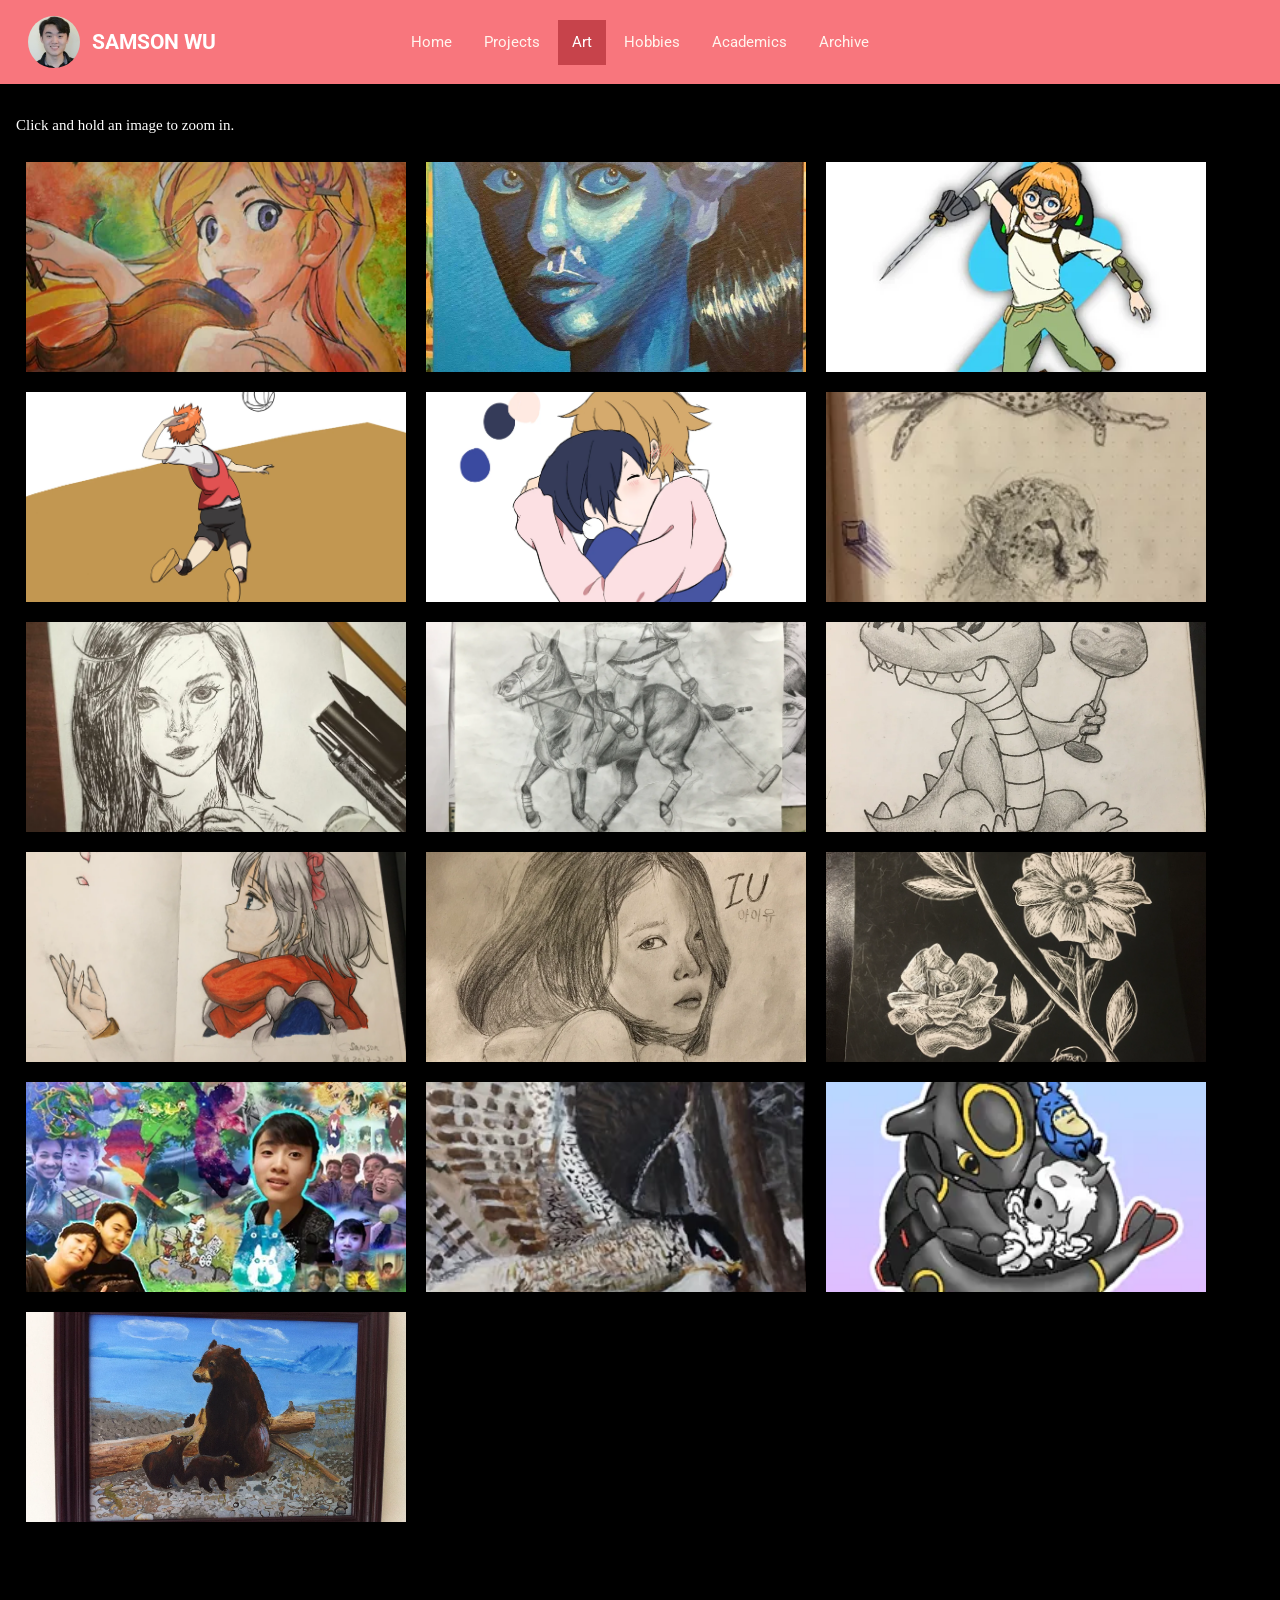
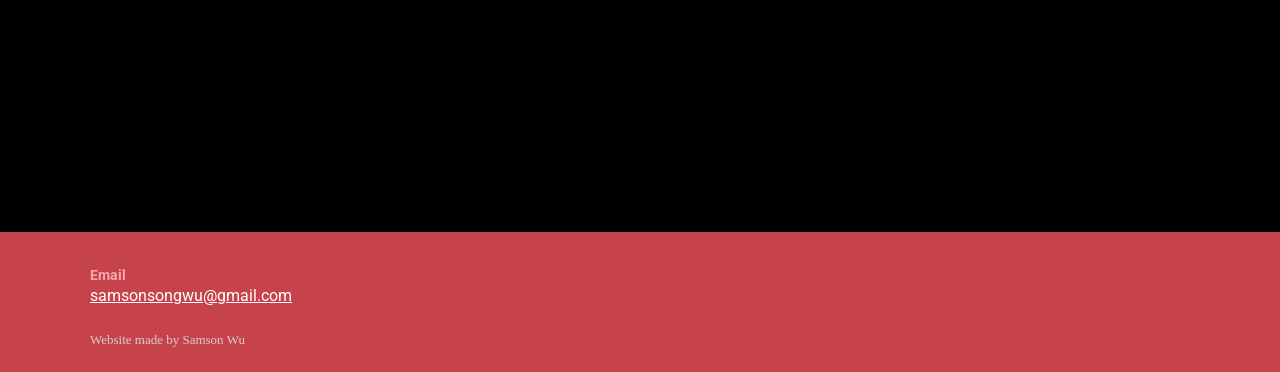
==== commit 2b3befa4: "update website" ====
--- a/art.html
+++ b/art.html
@@ -10,33 +10,24 @@
 
 <body style="background-color: black;">
 
-    <div class="wrapper">
-        <center>
-            <div class="sidebar">
-                <h2>SAMSON WU</h2>
+    <header class="site-header">
+        <a class="site-brand" href="index.shtml" aria-label="Samson Wu home">
+            <img class="site-avatar" src="websiteAssets/selfpics/ID_photo_87.jpg" alt="" width="52" height="52">
+            <span class="site-name">Samson Wu</span>
+        </a>
+        <nav class="site-nav" aria-label="Main navigation">
+            <ul>
+                <li><a href="index.shtml">Home</a></li>
+                <li><a href="projects.html">Projects</a></li>
+                <li><a href="art.html" aria-current="page">Art</a></li>
+                <li><a href="hobbies.html">Hobbies</a></li>
+                <li><a href="academics.html">Academics</a></li>
+                <li><a href="project_archive.html">Archive</a></li>
+            </ul>
+        </nav>
+    </header>
 
-                <div class="profile_picture"></div>
-
-                <ul>
-                    <li><a href="index.shtml">Home</a></li>
-                    <li><a href="projects.html">Projects</a></li>
-                    <li><a href="art.html">Art</a></li>
-                    <li><a href="hobbies.html">Hobbies</a></li>
-                    <li><a href="academics.html">Academics</a></li>
-                    <li><a href="project_archive.html">Archive</a></li>
-                </ul>
-
-                <h3 class="footer">
-                    <br><b>Email</b><br><a>samsonsongwu [at] gmail [.] com</a><br>
-                    <br>Github<br><a href="https://github.com/smeason">smeason</a><br>
-                    <br><b>Resume</b><br><a href="websiteAssets/documents/Samson_Resume_2026.pdf">October 2026</a><br>
-                    <br>Website made by Samson Wu<br>
-                </h3>
-
-            </div>
-        </center>
-    </div>
-    <p style="color:white; margin-left:310px; margin-top:50px;">Click and Hold to zoom in on images.</p>
+    <p class="art-instructions">Click and hold an image to zoom in.</p>
 
     <div class="main_content_art" style="background-color: black; margin-bottom:300px;">
         <div class="container-wide"><img src="websiteAssets/optimized/art/painting1.webp" alt="Painting 1" loading="lazy" decoding="async"></div>
@@ -57,6 +48,14 @@
         <div class="container-wide"><img src="websiteAssets/optimized/art/painting4.webp" alt="Painting 4" loading="lazy" decoding="async"></div>
 
     </div>
+    <footer class="home-footer">
+        <div class="home-footer-inner">
+            <ul>
+                <li><span>Email</span><a href="mailto:samsonsongwu@gmail.com">samsonsongwu@gmail.com</a></li>
+            </ul>
+            <p>Website made by Samson Wu</p>
+        </div>
+    </footer>
 
 </body>
 
--- a/style.css
+++ b/style.css
@@ -28,7 +28,7 @@
 
 body {
     line-height:1;
-    font-family: Georgia, "Times New Roman", serif;
+    font-family: Georgia, serif;
 }
 
 article,aside,details,figcaption,figure,
@@ -116,8 +116,9 @@
 }
 
 .main_content .project-list {
-    width: calc(100vw - 240px);
-    min-width: 1000px;
+    width: min(100%, 1400px);
+    min-width: 0;
+    margin-inline: auto;
     table-layout: fixed;
 }
 
@@ -130,7 +131,7 @@
 h2 {
     color:black;
     font-size: 30px;
-    font-family: 'Roboto', sans-serif;
+    font-family: 'Roboto', Georgia, serif;
 }
 
 .project-date {
@@ -177,7 +178,7 @@
 }
 
 .big {
-    font-size: 40px;
+    font-size: 30px;
     padding-top: 10px;
     padding-bottom: 10px;
     line-height:120%;
@@ -187,7 +188,7 @@
 h1 {
     color:black;
     font-size: 30px;
-    font-family: 'Segoe UI';
+    font-family: 'Roboto', Georgia, serif;
     margin: 0px;
     
 }
@@ -217,15 +218,16 @@
     text-align: center;
     width: 500px;
     height: 290px;
+    margin: 24px auto 0;
     background-size:cover;
     background-position-y: 50%;
     background-position-x: center;
-    background-image: linear-gradient(to top, rgb(0, 0, 0) 0%, rgba(0, 0, 0, 0.801) 10%, rgba(255, 255, 255, 0) 30%), url("websiteAssets/selfpics/boston2.webp");
+    background-image: linear-gradient(to top, rgb(0, 0, 0) 0%, rgba(0, 0, 0, 0.801) 10%, rgba(255, 255, 255, 0) 30%), url("websiteAssets/selfpics/Samson_at_boston.jpg");
 }
 
 .profile_card p {
     position: relative;
-    font-family: 'Segoe UI';
+    font-family: 'Roboto', Georgia, serif;
     font-weight: bold;
     font-size:400%;
     color: rgb(255, 255, 255);
@@ -240,15 +242,18 @@
 }
 
 h3 {
-    color:seashell;
-    font-family: 'Roboto', sans-serif;
+    color:black;
+    font-size: 20px;
+    font-family: 'Roboto', Georgia, serif;
+    /* color:seashell;
+    font-family: 'Roboto', Georgia, serif;
     font-size: 14px;
-    padding:10px 15px;
+    padding:10px 15px; */
 
 }
 
 p {
-    font-size: 18px;
+    font-size: 15px;
     
     margin-top: 10px;
     margin-bottom: 10px;
@@ -274,87 +279,183 @@
     padding-top: 300px;
 }
 
-.footer {
-    position: absolute;
-    bottom: 30px;
-    left: 0;
-    right: 0;
-    margin: 0;
-    text-align: center;
-}
-
 .robotics {
     margin-right:43%;
 }
 
-.profile_picture {
-    width:100px;
-    height:100px;
+.site-header {
+    position: sticky;
+    top: 0;
+    z-index: 1000;
+    display: grid;
+    grid-template-columns: minmax(0, 1fr) auto minmax(0, 1fr);
+    align-items: center;
+    gap: 24px;
+    min-height: 84px;
+    padding: 10px 28px;
+    background: #F8767D;
+    box-shadow: 0 4px 12px rgba(0, 0, 0, 0.18);
+}
+
+.site-brand {
+    display: inline-flex;
+    flex: 0 0 auto;
+    justify-self: start;
+    align-items: center;
+    gap: 12px;
+    color: #fff;
+    font-family: 'Roboto', Georgia, serif;
+    font-size: 21px;
+    font-weight: 700;
+    text-decoration: none;
+    text-transform: uppercase;
+}
+
+.site-avatar {
+    display: block;
+    width: 52px;
+    height: 52px;
     border-radius: 50%;
-    background-image: url(websiteAssets/optimized/selfpics/ID_photo.webp);
-    background-size: cover;
-    background-position: center;
-    background-repeat: no-repeat;
+    object-fit: cover;
+}
+
+.site-nav {
+    min-width: 0;
+    justify-self: center;
+}
+
+.site-nav ul {
+    display: flex;
+    align-items: center;
+    justify-content: center;
+    gap: 4px;
+    list-style: none;
+}
+
+.site-nav a {
+    display: block;
+    padding: 15px 14px;
+    border-radius: 0;
+    color: seashell;
+    font-family: 'Roboto', Georgia, serif;
+    font-size: 15px;
+    text-decoration: none;
+    white-space: nowrap;
+    transition: background-color 0.15s ease, color 0.15s ease, text-shadow 0.15s ease;
+}
+
+.site-nav a:hover {
+    background: skyblue;
+    color: #160c44;
+    /* text-shadow: 2 2 1 rgb(4, 21, 27); */
+}
+
+.site-nav a[aria-current="page"] {
+    background: #c7434b;
+    color: #fff;
+}
+
+.site-nav a[aria-current="page"]:hover {
+    background: #c7434b;
+}
+
+.site-nav a:focus-visible,
+.site-brand:focus-visible {
+    outline: 3px solid #292020;
+    outline-offset: 3px;
+}
+
+.home-footer {
+    margin-top: 48px;
+    padding: 36px 24px 24px;
+    background: #c7434b;
+    color: seashell;
+}
+
+.home-page {
+    display: flex;
+    flex-direction: column;
+    min-height: 100vh;
+}
+
+.home-page > .wrapper {
+    flex: 1 0 auto;
+}
+
+.home-page > .home-footer {
+    margin-top: auto;
+}
+
+.home-footer-inner {
+    width: min(100%, 1100px);
+    margin: 0 auto;
+}
+
+.home-footer h2 {
     margin-bottom: 20px;
+    color: #fff;
+    font-size: 24px;
+}
+
+.home-footer ul {
+    display: flex;
+    flex-wrap: wrap;
+    gap: 18px 48px;
+    list-style: none;
+}
+
+.home-footer li {
+    display: grid;
+    gap: 6px;
+}
+
+.home-footer li span {
+    color: #f7a8ac;
+    font-family: 'Roboto', Georgia, serif;
+    font-size: 14px;
+    font-weight: 700;
+}
+
+.home-footer a {
+    color: #fff;
+    font-family: 'Roboto', Georgia, serif;
+}
+
+.home-footer a:hover {
+    color: #f7a8ac;
+}
+
+.home-footer p {
+    margin: 28px 0 0;
+    color: #d6cece;
+    font-size: 13px;
+    text-align: left;
 }
 
 
 .wrapper {
-    display: flex;
+    display: block;
     position: relative;
 }
 
-.wrapper .sidebar{
-    position: fixed;
-    width: 240px;
-    height: 100%;
-    background:#F8767D;
-    padding: 30px 0 ;
-    box-shadow: 6px 0px 9px rgba(0, 0, 0, 0.2);
-}
-
-.wrapper .sidebar h2{
-    color: #fff;
-    text-transform: uppercase;
-    text-align: center;
-    margin-bottom: 10px;
-}
-
-.wrapper .sidebar ul li{
-    padding: 15px;
-    border-bottom: 1px solid rgba(0,0,0,0.05);
-    border-top: 1px solid rgba(225,225,225,0.05);
-}
-
-.wrapper .sidebar ul li a{
-    color:seashell;
-    font-family: 'Roboto', sans-serif;
-    display: block;
-    text-decoration: none;
-}
-
-.wrapper .sidebar ul li:hover{
-    background:skyblue
-}
-
-.wrapper .sidebar ul li:hover a{
-    color:#fff;
-}
-
 .wrapper .main_content { 
-    width: 100%;
-    margin-left: 240px;
-    
+    width: min(calc(100% - 32px), 1400px);
+    margin: 0 auto;
 }
 
 .main_content_art {
-    width: 90%;
-    margin-left: 300px;
-    margin-right: 500px;
+    width: min(calc(100% - 32px), 1400px);
+    margin: 0 auto 300px;
     display:flex;
     position:relative;
     flex-wrap:wrap;
-    /* flex: 1 1 600px; */
+}
+
+.art-instructions {
+    width: min(calc(100% - 32px), 1400px);
+    margin: 32px auto 16px;
+    color: white;
+    text-align: left;
 }
 
 .wrapper .main_content .header{
@@ -363,12 +464,18 @@
 }
 
 .wrapper .main_content .info{
-    margin-left:60px;
-    margin-top: 20px;
+    width: min(calc(100% - 32px), 1020px);
+    margin: 20px auto 0;
     color:#000;
     line-height: 25px;
 }
 
+.main_content .info > p {
+    max-width: none;
+    margin-right: 0;
+    padding: 12px 0;
+}
+
 .wrapper .main_content .info div{
     margin-bottom:20px;
 }
@@ -378,7 +485,7 @@
 }
 
 .setFont{
-    font-family: 'Segoe UI';
+    font-family: 'Roboto', Georgia, serif;
 }
 .grad{
     background-image: linear-gradient(to right, rgba(255,0,0,0), rgba(255,0,0,1));
@@ -407,6 +514,12 @@
     padding: 30px 10px 0px 60px;
 }
 
+.main_content > h1 {
+    padding-left: 0;
+    padding-right: 0;
+    text-align: center;
+}
+
 .main_content table p {
     padding: 20px 10px 10px 60px;
     max-width: 900px;
@@ -414,6 +527,26 @@
 
 .main_content table h2 {
     padding: 30px 10px 0px 60px;
+}
+
+.main_content table h3 {
+    padding: 30px 10px 0 60px;
+}
+
+.bridge-project-row .slideshow-container {
+    width: min(100%, 600px);
+    margin: 24px auto 50px;
+}
+
+.bridge-project-row .slide {
+    height: 100%;
+}
+
+.bridge-project-row .slide img {
+    display: block;
+    width: 100%;
+    height: 100%;
+    object-fit: contain;
 }
 
 .boggle-gallery {
@@ -437,10 +570,6 @@
     height: auto;
     aspect-ratio: 16 / 9;
     margin: 24px auto 50px;
-}
-
-.coding_margin img {
-    margin-left: 600px;
 }
 
 .prev, .next {
@@ -556,48 +685,14 @@
         display: block;
     }
 
-    .wrapper .sidebar {
-        position: static;
-        width: 100%;
-        height: auto;
-        padding: 16px;
-    }
-
-    .wrapper .sidebar h2 {
-        margin-bottom: 8px;
-    }
-
-    .profile_picture {
-        width: 72px;
-        height: 72px;
-        margin: 0 auto 8px;
-    }
-
-    .wrapper .sidebar ul {
-        display: flex;
-        flex-wrap: wrap;
-        justify-content: center;
-        list-style: none;
-    }
-
-    .wrapper .sidebar ul li {
-        padding: 8px 10px;
-        border: 0;
-    }
-
     .wrapper .main_content {
         width: 100%;
         margin-left: 0;
     }
 
-    .footer {
-        position: static;
-        margin: 8px auto 0;
-        padding: 0;
-    }
-
     .main_content .info {
         margin: 20px 16px 0;
+        width: auto;
     }
 
     .main_content p,
@@ -609,7 +704,8 @@
     }
 
     .main_content h1,
-    .main_content table h2 {
+    .main_content table h2,
+    .main_content table h3 {
         padding: 20px 16px 0;
     }
 
@@ -625,6 +721,13 @@
         height: auto;
         min-width: 0;
         padding-inline: 0;
+    }
+
+    .main_content tr:has(.slideshow-container) > td,
+    .main_content tr:has(iframe) > td,
+    .main_content tr:has(video) > td {
+        padding-top: 0;
+        padding-bottom: 0;
     }
 
     .main_content .project-list {
@@ -682,7 +785,12 @@
     .slideshow-container {
         width: min(100%, 600px);
         height: clamp(220px, 66.67vw, 400px);
-        margin-inline: auto !important;
+        margin: 0 auto 12px !important;
+    }
+
+    .main_content iframe,
+    .main_content video {
+        margin: 0 auto 12px !important;
     }
 
     .main_content img,
@@ -703,7 +811,7 @@
         aspect-ratio: 16 / 9;
     }
 
-    .coding_margin img {
+    .coding_margin tr:not(.bridge-project-row) img {
         width: auto !important;
         height: auto !important;
         max-width: calc(100% - 32px);
@@ -715,6 +823,47 @@
     }
 }
 
+@media (max-width: 800px) {
+    .site-header {
+        display: flex;
+        justify-content: flex-start;
+        gap: 12px;
+        min-height: 64px;
+        padding: 8px 14px;
+    }
+
+    .site-brand {
+        gap: 0;
+    }
+
+    .site-avatar {
+        width: 40px;
+        height: 40px;
+    }
+
+    .site-nav {
+        overflow: visible;
+        flex: 1 1 auto;
+        justify-self: auto;
+    }
+
+    .site-nav ul {
+        justify-content: flex-start;
+        flex-wrap: nowrap;
+        gap: 2px;
+        overflow-x: auto;
+        scrollbar-width: thin;
+    }
+
+    .site-nav a {
+        padding: 10px 10px;
+        font-size: 14px;
+    }
+    .site-name {
+        display: none;
+    }
+}
+
 @media (max-width: 420px) {
     .big {
         font-size: clamp(1.75rem, 8vw, 2.5rem);
@@ -724,7 +873,12 @@
         font-size: 1.5rem;
     }
 
-    .wrapper .sidebar ul li {
-        padding: 6px 8px;
-    }
-}
+    .site-header {
+        padding-inline: 10px;
+    }
+
+    .site-nav a {
+        padding-inline: 10px;
+        font-size: 13px;
+    }
+}
